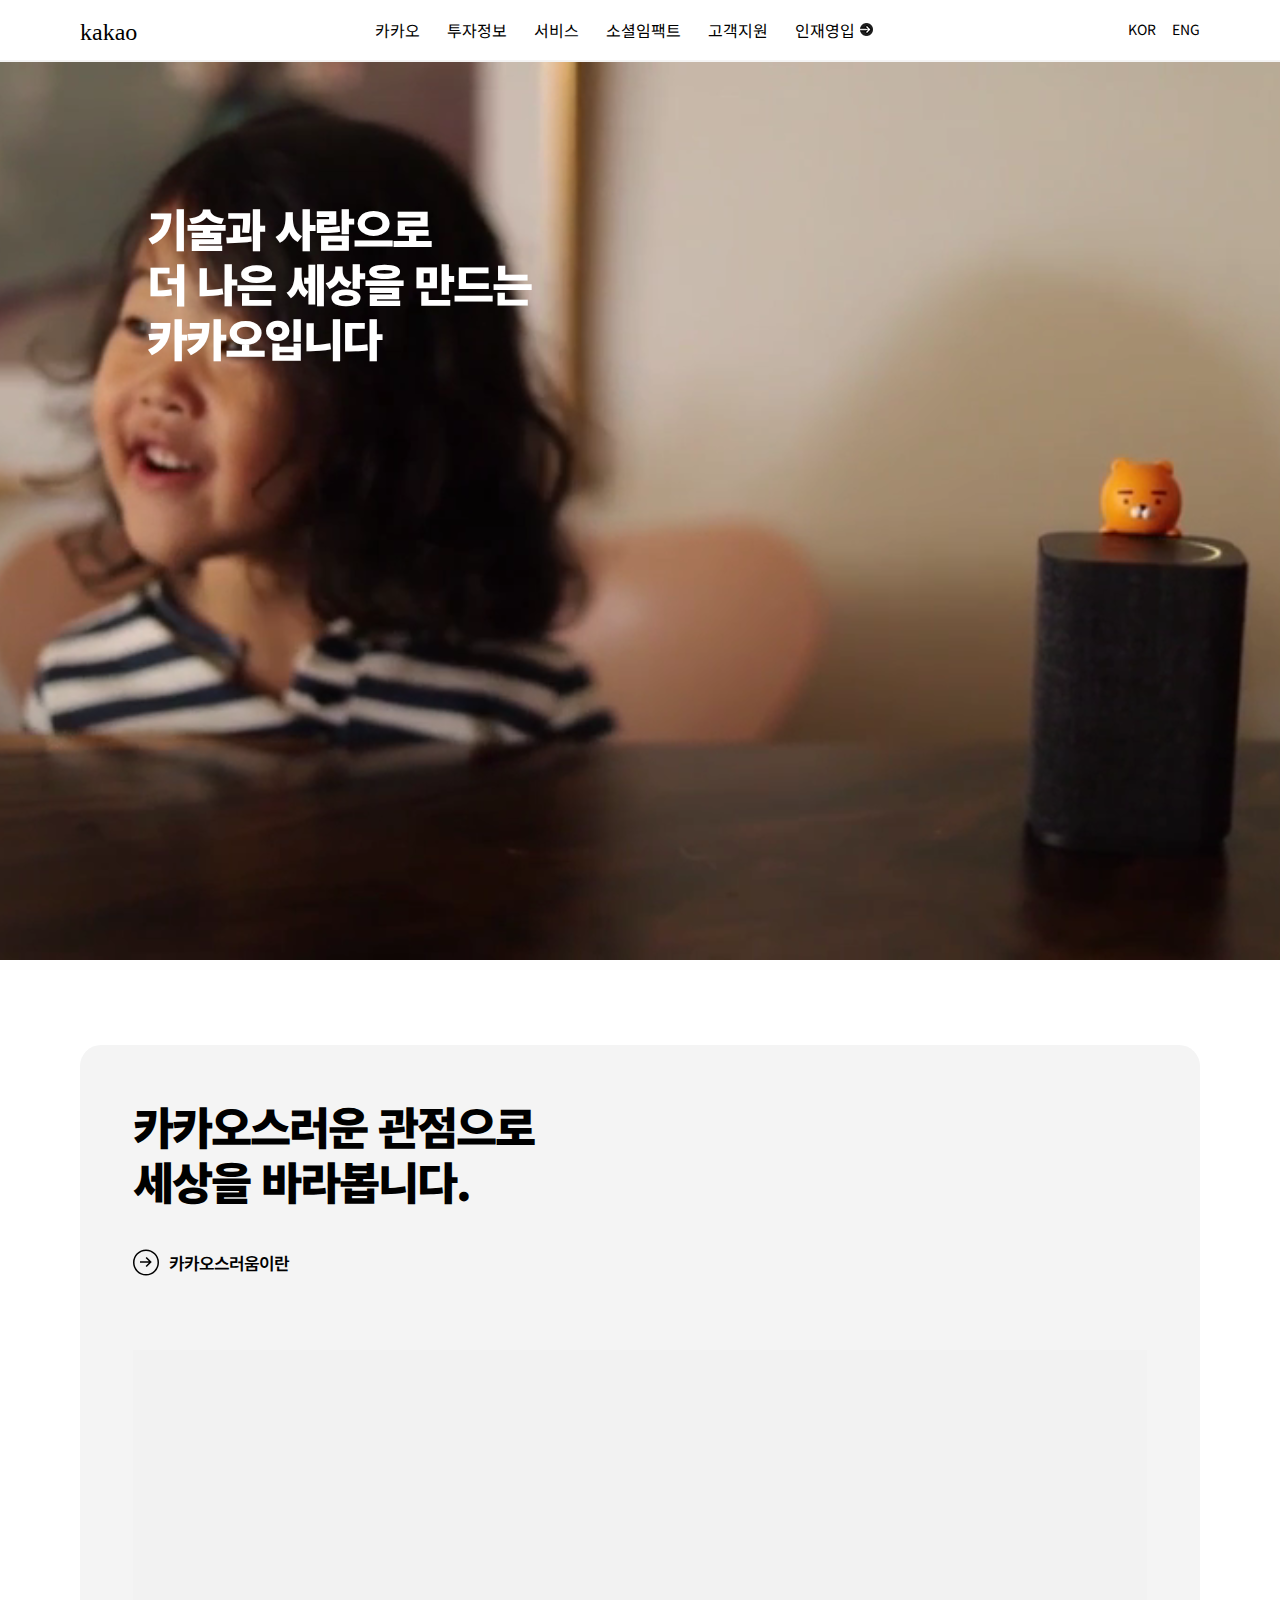
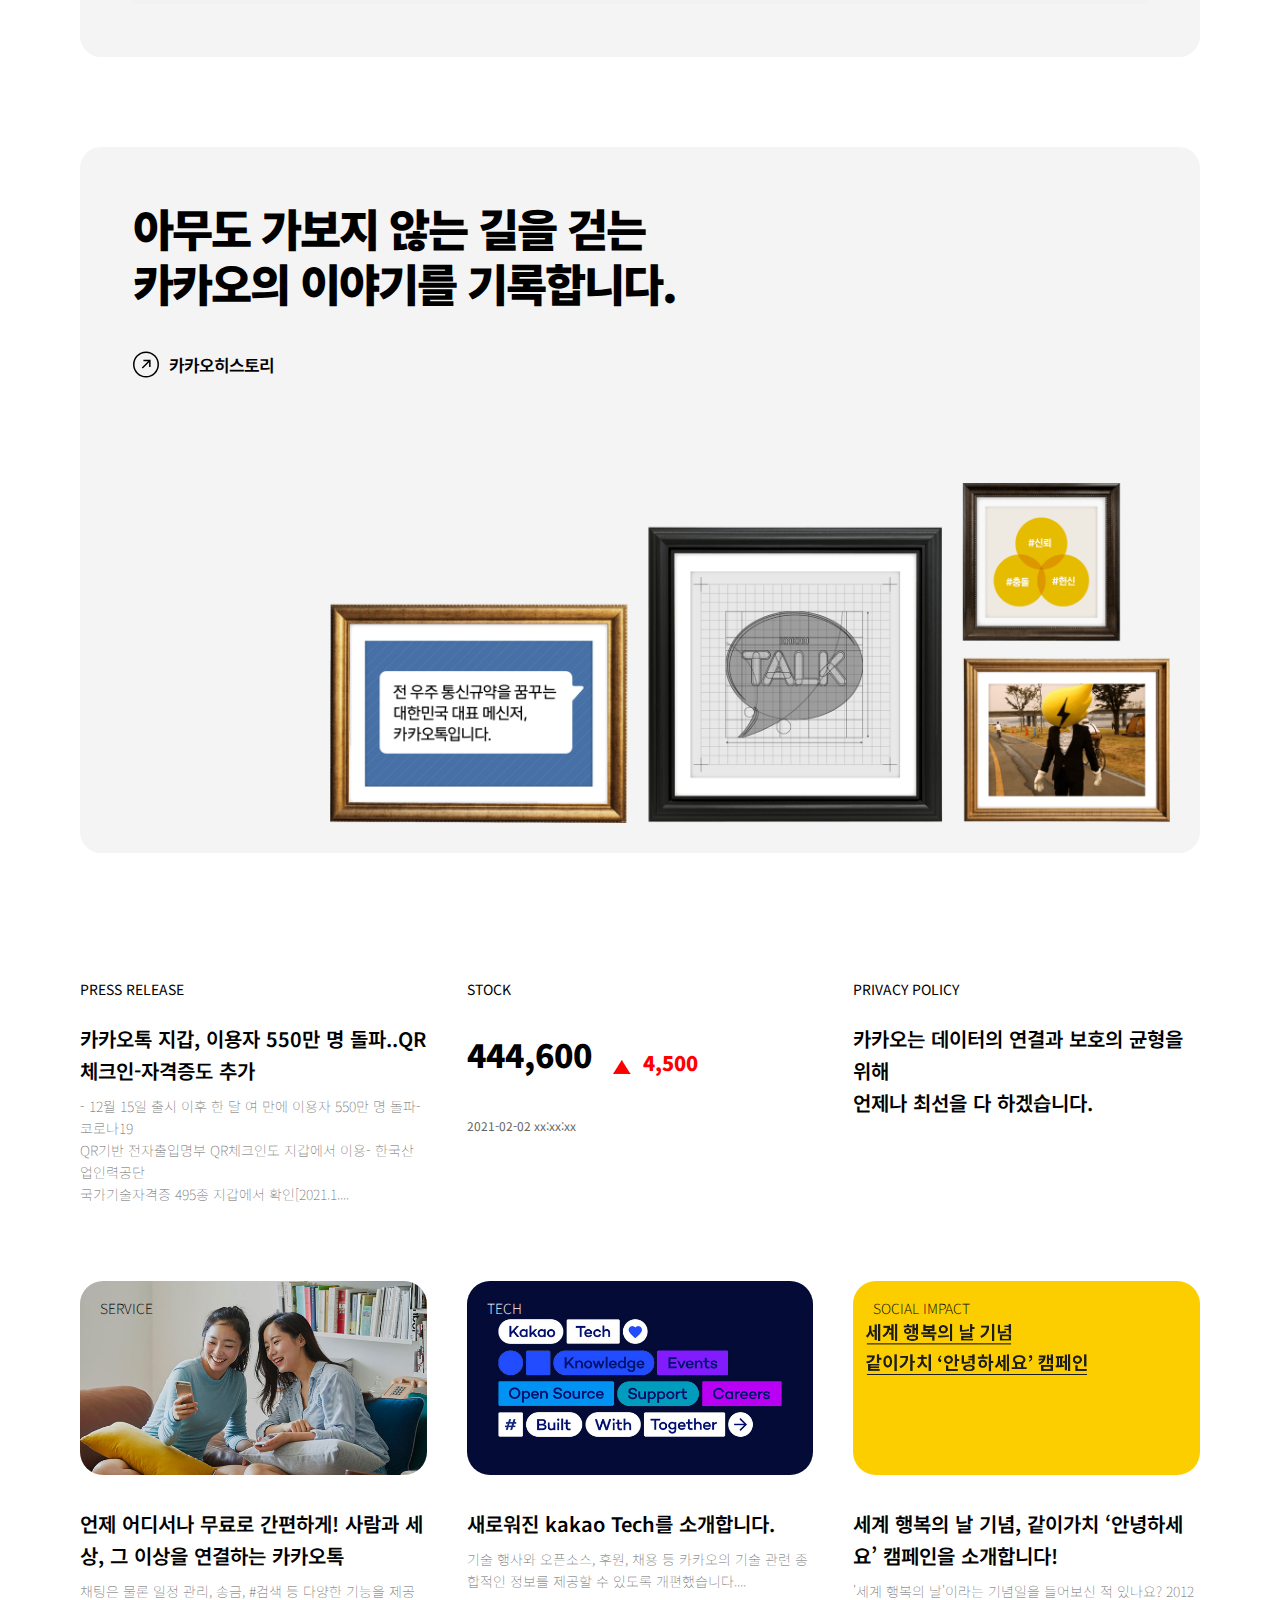
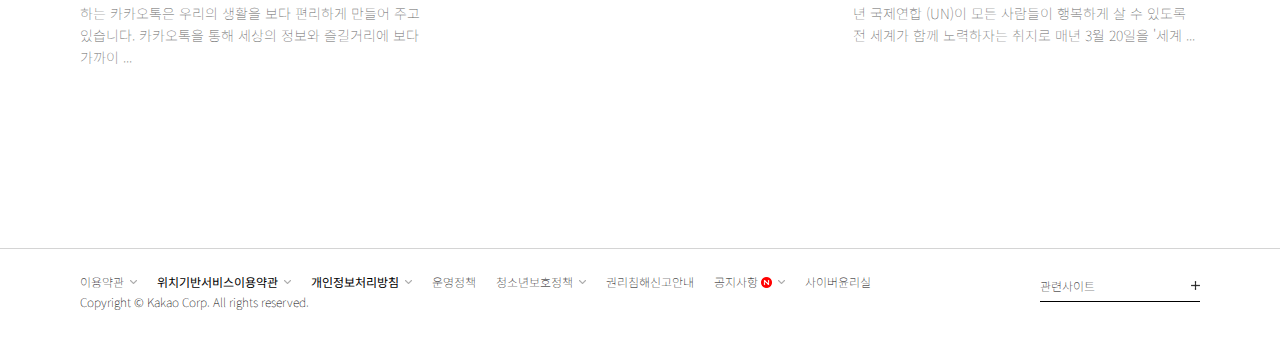
==== 스터디공부/카카오 클론 코딩/kakao.html @ 4a34f9eb "first commit" ====
<!DOCTYPE html>
<html lang="ko">

<head>
  <meta charset="UTF-8">
  <meta name="viewport" content="width=device-width, initial-scale=1.0">
  <meta http-equiv="X-UA-Compatible" content="ie=edge">
  <title>카카오</title>
  <link href="kakaoimg/favicon.ico" rel="shortcut icon" type="image/x-icon">
  <link rel="preconnect" href="https://fonts.gstatic.com">
  <link href="https://fonts.googleapis.com/css2?family=Noto+Sans+KR:wght@300&display=swap" rel="stylesheet">
  <link href="https://fonts.googleapis.com/css2?family=Noto+Sans+KR&display=swap" rel="stylesheet">
  <link rel="stylesheet" type="text/css" crossorigin="anonymous" href="http://meta-kage.kakaocdn.net/dn/osa/blog/assets/fonts/Kakao.css" />
  <link rel="stylesheet" href="kakao.css">
</head>

<body>
  <!-- 헤더 부분-->
  <header>
    <div class="head">
      <a href="#" class="logo">kakao</a>
      <nav>
        <ul class="menu">
          <li class="tMenu1"><a id="kakao" href="#">카카오</a>
            <section class="menu-kakao1">
              <div class="hover-kakao">
                <ul>
                  <li id="title"><a>카카오 소개</a></li>
                  <li><a>카카오 문화</a></li>
                  <li><a>걸어온 길</a></li>
                  <li><a>CI</a></li>
                  <li><a>윤리규정</a></li>
                  <li><a>인권경영</a></li>
                </ul>
                <ul>
                  <li id="title"><a>카카오AI</a></li>
                  <li><a>소개</a></li>
                  <li><a>알고리즘 윤리</a></li>
                </ul>
                <ul>
                  <li id="title"><a>자회사</a></li>
                </ul>
                <ul>
                  <li id="title"><a>비즈니스</a></li>
                  <li><a>광고 안내</a></li>
                  <li><a>제휴 안내</a></li>
                  <li><a>Kakao for Business</a></li>
                </ul>
                <ul>
                  <li id="title"><a>홍보채널</a></li>
                  <li><a>보도자료</a></li>
                  <li><a>브랜드 영상</a></li>
                  <li><a>미디어 행사</a></li>
                  <li><a>Kakao Travel Day</a></li>
                </ul>
                <ul id="last">
                  <li id="title"><a>오시는길</a></li>
                </ul>
              </div>
            </section>
          </li>
          <li class="tMenu2"><a id="kakao" href="#">투자정보</a>
            <section class="menu-kakao2">
              <div class="hover-information">
                <ul>
                  <li id="title"><a>경영정보</a></li>
                  <li><a>주주구성</a></li>
                  <li><a>이사회</a></li>
                  <li><a>정관</a></li>
                  <li><a>기업지배구조</a></li>
                </ul>
                <ul>
                  <li id="title"><a>공시정보</a></li>
                </ul>
                <ul>
                  <li id="title"><a>주가정보</a></li>
                </ul>
                <ul>
                  <li id="title"><a>재무정보</a></li>
                  <li><a>연결제무제표</a></li>
                  <li><a>별도제무제표</a></li>
                  <li><a>신용등급</a></li>
                </ul>
                <ul>
                  <li id="title"><a>IR 일정</a></li>
                  <li><a>IR 행사</a></li>
                  <li><a>주주총회</a></li>
                  <li><a>IR 미팅예약</a></li>
                </ul>
                <ul>
                  <li id="title"><a>IR 자료실</a></li>
                  <li><a>실적발표</a></li>
                  <li><a>정기보고서</a></li>
                  <li><a>IR FAQ</a></li>
                </ul>
                <ul>
                  <li id="title"><a>증권사커버리지</a></li>
                </ul>
                <ul id="last">
                  <li id="title"><a>공고</a></li>
                  <li><a>배당정보</a></li>
                  <li><a>공고사항</a></li>
                  <li><a>주주제안권</a></li>
                </ul>
              </div>
            </section>
          </li>
          <li class="tMenu3"><a id="kakao" href="#">서비스</a>
            <section class="menu-kakao3">
              <div class="hover-service">
                <ul>
                  <li id="title"><a>포털</a></li>
                  <li><a>Daum</a></li>
                  <li><a>Daum 뉴스</a></li>
                  <li><a>Daum 검색</a></li>
                </ul>
                <ul>
                  <li id="title"><a>커뮤니케이션</a></li>
                  <li><a>카카오톡</a></li>
                  <li><a>카카오스토리</a></li>
                  <li><a>Daum 메일</a></li>
                  <li><a>Daum 카페</a></li>
                  <li><a>아지트</a></li>
                  <li><a>티스토리</a></li>
                  <li><a>브런치</a></li>
                  <li><a>멜론 아지톡</a></li>
                  <li><a>카카오메일</a></li>
                </ul>
                <ul>
                  <li id="title"><a>콘텐츠</a></li>
                  <li><a>카카오페이지</a></li>
                  <li><a>카카오티비</a></li>
                  <li><a>카카오뮤직</a></li>
                  <li><a>카카오프렌즈</a></li>
                  <li><a>Daum 웹툰</a></li>
                  <li><a>1boon</a></li>
                  <li><a>멜론</a></li>
                  <li><a>멜론티켓</a></li>
                </ul>
                <ul>
                  <li id="title"><a>커머스</a></li>
                  <li><a>카카오톡 선물하기</a></li>
                  <li><a>카카오 스타일</a></li>
                  <li><a>카카오톡 쇼핑하기</a></li>
                  <li><a>쇼핑하우</a></li>
                </ul>
                <ul>
                  <li id="title"><a>게임</a></li>
                  <li><a>카카오게임즈</a></li>
                </ul>
                <ul>
                  <li id="title"><a>핀테크</a></li>
                  <li><a>카카오페이</a></li>
                </ul>
                <ul>
                  <li id="title"><a>모빌리티&라이프</a></li>
                  <li><a>카카오 T</a></li>
                  <li><a>카카오 T 대리</a></li>
                  <li><a>카카오내비</a></li>
                  <li><a>카카오맵</a></li>
                  <li><a>카카오버스</a></li>
                  <li><a>카카오지하철</a></li>
                  <li><a>카카오헤어샵</a></li>
                </ul>
                <ul id="last">
                  <li id="title"><a>소셜임팩트</a></li>
                  <li><a>카카오같이가치</a></li>
                </ul>
              </div>
            </section>
          </li>
          <li class="tMenu4"><a id="kakao" href="#">소셜임팩트</a>
            <section class="menu-kakao4">
              <div class="hover-social">
                <ul>
                  <li id="title"><a>소셜임팩트 서비스</a></li>
                  <li><a>카카오같이가치</a></li>
                  <li><a>카카오메이커스</a></li>
                </ul>
                <ul>
                  <li id="title"><a>Next</a></li>
                  <li><a>Connect</a></li>
                  <li><a>Kakao Crew</a></li>
                </ul>
                <ul>
                  <li id="title"><a>상생</a></li>
                  <li><a>상생센터</a></li>
                  <li><a>상생서포터즈</a></li>
                  <li><a>Kakao 클래스</a></li>
                </ul>
                <ul>
                  <li id="title"><a>제주지역협력</a></li>
                  <li><a>교육 산학</a></li>
                  <li><a>지역 상생</a></li>
                  <li><a>문화 교류</a></li>
                  <li><a>제주창조경제혁신센터</a></li>
                </ul>
                <ul id="last">
                  <li id="title"><a>Parteners with Kakao</a></li>
                </ul>
              </div>
            </section>
          </li>
          <li><a id="kakao" href="#">고객지원</a></li>
          <li div="recruit"><a id="kakao" href="#">인재영입<span class="icon"></span></a></li>
        </ul>
      </nav>
      <div class="lang">
        <ul>
          <li><a href="#">KOR</a></li>
          <li><a href="#">ENG</a></li>
        </ul>
      </div>
    </div>
  </header>
  <!--컨텐츠 부분-->
  <content>
    <div class="mainvideo">
      <video muted autoplay loop>
        <source src="kakaoimg/kakaovid1.mp4" type="video/mp4">
      </video>
      <p>기술과 사람으로<br>
        더 나은 세상을 만드는<br>
        카카오입니다</p>
    </div>
    <div class="cardbody">
      <div class="cardone">
        <p>카카오스러운 관점으로<br>
          세상을 바라봅니다.</p>
        <a href="#" id="kaka">
          <img src="kakaoimg/right.svg" alt="오른쪽 화살표">
          <p>카카오스러움이란</p>
        </a>
        <video muted autoplay loop src="kakaoimg/card1.mp4" type="video/mp4"></video>
      </div>
      <div class="cardtwo">
        <p>아무도 가보지 않는 길을 걷는<br>
          카카오의 이야기를 기록합니다.</p>
        <a href="#" id="kaka2">
          <img src="kakaoimg/upright.svg" alt="오른쪽 화살표">
          <p>카카오히스토리</p>
        </a>
        <img id="twoimg" src="kakaoimg/card2.png" alt="책사진">
      </div>
    </div>
    <div class="article">
      <div class="press">
        <div class="art1">
          <p>PRESS RELEASE</p>
        </div>
        <a href="#" id="title">카카오톡 지갑, 이용자 550만 명 돌파..QR체크인-자격증도 추가</a>
        <a href="#" id="content">- 12월 15일 출시 이후 한 달 여 만에 이용자 550만 명 돌파- 코로나19<br>
          QR기반 전자출입명부 QR체크인도 지갑에서 이용- 한국산업인력공단<br>
          국가기술자격증 495종 지갑에서 확인[2021.1....</a>
      </div>
      <div class="stock">
        <div class="art2">
          <p>STOCK</p>
        </div>
        <div class="content">
          <divf class="stockNum">
            <p>444,600</p>
            <div class="stockimg">
            </div>
            <p id="num">4,500</p>
        </div>
        <p id="date">2021-02-02 xx:xx:xx</p>
      </div>
      <div class="policy">
        <div class="art3">
          <p>PRIVACY POLICY</p>
        </div>
        <a id="policy" href="#">카카오는 데이터의 연결과 보호의 균형을 위해<br>
          언제나 최선을 다 하겠습니다.</a>
      </div>
    </div>
    <div class="card">
      <div class="service">
        <a href="#">
          <img src="kakaoimg/service.jpg" alt="">
          <p>SERVICE</p>
          <h3>언제 어디서나 무료로 간편하게! 사람과 세상, 그 이상을 연결하는 카카오톡</h3>
          <h4>채팅은 물론 일정 관리, 송금, #검색 등 다양한 기능을 제공하는 카카오톡은
            우리의 생활을 보다 편리하게 만들어 주고 있습니다. 카카오톡을 통해
            세상의 정보와 즐길거리에 보다 가까이 ...</h4>
        </a>
      </div>
      <div class="tech">
        <a href="#">
          <img src="kakaoimg/tech.jpg" alt="">
          <p>TECH</p>
          <h3>새로워진 kakao Tech를 소개합니다.</h3>
          <h4>기술 행사와 오픈소스, 후원, 채용 등 카카오의 기술 관련 종합적인 정보를
            제공할 수 있도록 개편했습니다....</h4>
        </a>
      </div>
      <div class="socialimpact">
        <a href="#">
          <img src="kakaoimg/socialimpact.png" alt="">
          <p>SOCIAL IMPACT</p>
          <h3>세계 행복의 날 기념, 같이가치 ‘안녕하세요’ 캠페인을 소개합니다!</h3>
          <h4>'세계 행복의 날'이라는 기념일을 들어보신 적 있나요? 2012년 국제연합
            (UN)이 모든 사람들이 행복하게 살 수 있도록 전 세계가 함께 노력하자는
            취지로 매년 3월 20일을 '세계 ...</h4>
        </a>
      </div>
    </div>
    <!--<div class="up">
      <span><a href="#" class="nav"></a><span>
    </div>-->
  </content>
  <!--푸터 부분-->
  <footer>
    <div class="copyright">
      <div class="rightlist">
        <ul>
          <li><a href="javascript:void(0);" onclick="mOver(1)" class="fsz" id="hoverE">이용약관<span class="link"></span></a>
            <div class="use1">
              <ul>
                <li><a>카카오계정 서비스<span id="up"></span></a></li>
                <li><a>카카오 서비스<span id="up"></span></a></li>
                <li><a>Daum 서비스<span id="up"></span></a></li>
                <li><a>Melon 서비스<span id="up"></span></a></li>
              </ul>
            </div>
          </li>
          <li><strong><a class="fsz" id="hoverE"  href="javascript:void(0);" onclick="mOver(2)">위치기반서비스이용약관<span class="link"></span></a></strong>
            <div class="use2">
              <ul>
                <li><a>카카오 서비스<span id="up"></span></a></li>
                <li><a>Daum 서비스<span id="up"></span></a></li>
                <li><a>Melon 서비스<span id="up"></span></a></li>
              </ul>
            </div>
          </li>
          <li><strong><a class="fsz" id="hoverE" href="javascript:void(0);" onclick="mOver(3)">개인정보처리방침<span class="link"></span></a></strong>
            <div class="use3">
              <ul>
                <li><a>기업사이트</a></li>
                <li><a>카카오 서비스<span id="up"></span></a></li>
                <li><a>Daum 서비스<span id="up"></span></a></li>
                <li><a>Melon 서비스<span id="up"></span></a></li>
              </ul>
            </div>
          </li>
          <li><a class="fsz" href="#">운영정책</a></li>
          <li><a class="fsz" id="hoverE"  href="javascript:void(0);" onclick="mOver(4)">청소년보호정책<span class="link"></span></a>
            <div class="use4">
              <ul>
                <li><a>카카오 서비스<span id="up"></span></a></li>
                <li><a>Daum 서비스<span id="up"></span></a></li>
                <li><a>Melon 서비스<span id="up"></span></a></li>
              </ul>
            </div>
          </li>
          <li><a  class="fsz" href="#">권리침해신고안내</a></li>
          <li><a class="fsz" id="hoverE"  href="javascript:void(0);" onclick="mOver(5)">공지사항<span class="new"></span><span class="link"></span></a>
            <div class="use5">
              <ul>
                <li><a>기업사이트</a></li>
                <li><a>카카오 서비스<span id="up"></span></a></li>
                <li><a>Daum 서비스<span id="up"></span></a></li>
                <li><a>Melon 서비스<span id="up"></span></a></li>
              </ul>
            </div>
          </li>
          </li>
          <li><a class="fsz" href="#">사이버윤리실</a></li>
        </ul>
        <p>Copyright © Kakao Corp. All rights reserved.</p>
      </div>
      <div class="rSite"><a class="rsit" href="javascript:void(0);" onclick="mOver(6)">관련사이트<span class="icon"></span></a>
        <div class="use6">
          <ul>
            <li><a>카카오 AI</a></li>
            <li><a>카카오 프라이버시</a></li>
            <li><a>카카오디벨로퍼스</a></li>
            <li><a>다음 포털 사이트</a></li>
            <li><a>동반성장 사이트</a></li>
            <li><a>제주 with kakao</a></li>
          </ul>
        </div></div>
    </div>
  </footer>
  <script src="kakao.js"></script>
</body>

</html>
---- 스터디공부/카카오 클론 코딩/kakao.css ----
/*css 초기화 코드*/
* {
  font-family: 'Noto Sans KR', 'Malgun Gothic', '맑은 고딕', 'Apple SD Gothic Neo', '돋움', dotum, sans-serif;
}

html, body, div, span, applet, object, iframe,
h1, h2, h3, h4, h5, h6, p, blockquote, pre,
a, abbr, acronym, address, big, cite, code,
del, dfn, em, img, ins, kbd, q, s, samp,
small, strike, strong, sub, sup, tt, var,
b, u, i, center,
dl, dt, dd, ol, ul, li,
fieldset, form, label, legend,
table, caption, tbody, tfoot, thead, tr, th, td,
article, aside, canvas, details, embed,
figure, figcaption, footer, header, hgroup,
menu, nav, output, ruby, section, summary,
time, mark, audio, video {
  margin: 0;
  padding: 0;
  border: 0;
  font-size: 100%;
  vertical-align: baseline;
}

/* HTML5 display-role reset for older browsers */
article, aside, details, figcaption, figure,
footer, header, hgroup, menu, nav, section {
  display: block;
}

body {
  line-height: 1;
}

ol, ul {
  list-style: none;
}

blockquote, q {
  quotes: none;
}

blockquote:before, blockquote:after,
q:before, q:after {
  content: '';
  content: none;
}

table {
  border-collapse: collapse;
  border-spacing: 0;
}

/*헤더 부분*/
body {
  padding-top: 60px;
}

header {
  top: 0;
  left: 0;
  position: fixed;
  background-color: #fff;
  width: 100%;
  z-index: 100;

}

a {
  color: #000;
  text-decoration: none;
  outline: none
}

a:hover, a:active {
  text-decoration: none;
  color: #000;
  background-color: #fff;
}

.head {
  width: auto;
  height: 60px;
  display: flex;
  justify-content: space-between;
  padding: 0px 80px;
    border-bottom: 2px solid #f4f4f4;
}

.menu {
  display: flex;
}

.menu span {
  background-image: url('kakaoimg/icon.png');
  overflow: hidden;
  width: 14px;
  height: 14px;
  background-position: -155px 0px;
  display: inline-block;
  margin-left: 5px;
}

.menu .recuit {
  padding: 0 32px 0 13px;
}

.logo {
  font-size: 24px;
  margin: 20px 0px 0px;
  font-family: "kakao";
}

.head nav .menu li #kakao{
  display: block;
  font-size: 16px;
  padding: 0px 14px 0px 13px;
  height: 62px;
  line-height: 60px;
}

.lang {
  margin: 22px 0 0;
}

.lang ul {
  display: -webkit-flex;
  display: -ms-flex;
  display: flex;
  font-size: 14px;
}

.lang a {
  display: block;
  margin: 0 0 0 16px;
}

nav {
  text-align: center;
}
#kakao:hover{
  border-bottom: 1px solid #000;
}
.tMenu1:hover  .menu-kakao1,.tMenu4:hover  .menu-kakao4,.tMenu3:hover  .menu-kakao3,.tMenu2:hover  .menu-kakao2{
display: block;
}
/*헤더 - 호버부분*/
.menu-kakao1, .menu-kakao2,.menu-kakao3,.menu-kakao4{
  display:none;
}
.menu-kakao1,.menu-kakao2,.menu-kakao3,.menu-kakao4{
  position: absolute;
  z-index: 10000;
  top:62px;
  left: 0;
  width: 100%;
  background-color: #fff;
}
.hover-kakao, .hover-information, .hover-service, .hover-social{
  display: -webkit-flex;
  display: -ms-flex;
  display: flex;
  padding: 0 180px;
  justify-content: space-between;
  border-bottom: 2px solid #f4f4f4

}
.hover-kakao ul{
  width: 16%;
  padding: 57px 0 60px;
  border-left: 2px solid #f4f4f4;
}
.hover-kakao li, .hover-information li, .hover-service li, .hover-social li{
  padding: 6px 13px;
  text-align: center;
  font-weight: 100;
  font-size: 13px;
}
ul #title{
  padding-bottom: 18px;
  font-size: 14px;
  font-weight: 500;
}
#last {
  border-right:3px solid #f4f4f4 ;
}
.hover-information ul, .hover-service ul{
  width: 12.5%;
  padding: 57px 0 60px;
  border-left: 2px solid #f4f4f4;
}
/*컨텐츠-비디오 부분*/
.mainvideo {
  position: relative;
  width: 100%;
  height: 100vh;
}
.hover-social ul{
  width: 19%;
  padding: 57px 0 60px;
  border-left: 2px solid #f4f4f4;
}

.mainvideo video {
  position: absolute;
  width: 100%;
  height: 100vh;
  object-fit: cover;
}

.mainvideo p {
  display: inline-block;
  top: 140px;
  left: 147px;
  position: relative;
  font-size: 44.8px;
  color: #fff;
  font-weight: 1000;
  letter-spacing: -2px;
  line-height: 55px;
}

/*컨텐츠-카드 부분*/
.cardbody {
  padding: 85px 80px;
}

.cardbody .cardone, .cardbody .cardtwo {
  background-color: #f4f4f4;
  padding: 53px 53px;
  border-radius: 21px;
}

.cardbody .cardone {
  margin-bottom: 90px;
}

.cardbody .cardone p, .cardbody .cardtwo p {
  font-size: 44.8px;
  font-weight: 1000;
  letter-spacing: -2px;
  line-height: 55px;
}

#kaka, #kaka2 {
  margin: 26.6px 0 60px 0;
  display: -webkit-inline-flex;
  display: -ms-inline-flex;
  display: inline-flex;
}

#kaka:hover, #kaka2:hover {
  background-color: #f4f4f4;
  text-decoration: underline;
}

#kaka p, #kaka2 p {
  line-height: 30px;
  font-size: 17px;
  display: inline-block;
  padding-left: 10px;
  font-weight: 600;
  letter-spacing: -1px;
  line-height: 55px;
}

.cardone video {
  width: 100%;
}

.cardtwo {
  position: relative;
  height: 600px;
}

.cardtwo #twoimg {
  bottom: 30px;
  right: 30px;
  position: absolute;
  width: 75%;
}

/*컨텐츠-아티클 부분*/
.article {
  letter-spacing: 0px;
  line-height: 32px;
  box-sizing: border-box;
  display: -webkit-inline-flex;
  display: -ms-inline-flex;
  display: inline-flex;
  justify-content: space-between;
  padding: 35px 60px 0;
  width: 100%;
}

.press, .stock, .policy {
  margin: 0 20px;
  width: 33.3%;
}

.article a {
  display: block;
}

.stockimg {
  background-image: url('kakaoimg/icon.png');
  overflow: hidden;
  width: 18px;
  height: 14px;
  background-position: -40px -20px;
  margin: 22px 10px 0 21px;
  display: inline-block;
}

.art1, .art2, .art3 {
  font-size: 14px;
}

.press #title, #policy, .card h3 {
  font-size: 20px;
  color: #000;
  padding-top: 18px;
  font-weight: 600;
}

#title:hover, #policy:hover, .card h3:hover, .hover-kakao li a:hover, .hover-service li a:hover, .hover-social li a:hover,.hover-information li a:hover{
  text-decoration: underline;
  cursor: pointer;
}

.press #content, .card h4 {
  padding: 8px 0 0;
  font-size: 14px;
  color: #666;
  line-height: 22px;
  font-weight: 100;
}

.stockNum {
  display: -webkit-inline-flex;
  display: -ms-inline-flex;
  display: inline-flex;
  font-size: 32px;
  font-weight: 1000;
}

.stock .content {
  padding-top: 33px;
}

#num {
  margin-left: 2px;
  font-size: 20px;
  color: #ff0000;
  line-height: 50px;
}

#date {
  padding-top: 22px;
  font-size: 12px;
  display: block;
  color: #666;
}

/*컨텐츠-카드2 부분*/
.card {
  display: -webkit-flex;
  display: -ms-flex;
  display: flex;
  width: 100%;
  box-sizing: border-box;
  padding: 76px 60px 0;
}

.card img {
  margin: 0 0 14px;
  border-radius: 23px;
  width: 100%;
}

.service, .tech, .socialimpact {
  width: 33.3%;
  padding: 0 20px;
  position: relative;
}

.card h3 {
  letter-spacing: 0px;
  line-height: 32px;
}

.card p {
  position: absolute;
  top: 20px;
  left: 40px;
  font-size: 14px;
  font-weight: 200;
}

.tech p {
  color: #fff;
}

.card {
  padding-bottom: 180px;
}

/*푸터*/
.copyright {
  padding: 22px 80px 0;
  height: 100px;
  border-top: 1px solid rgb(212, 212, 212);
  display: -webkit-flex;
  display: -ms-flex;
  display: flex;
  justify-content: space-between;
  font-weight: 100;
  font-family: 'Noto Sans KR', sans-serif;
  line-height: 18px;
  -webkit-box-sizing: border-box;
  box-sizing: border-box;
}

.rightlist ul {
  display: -webkit-flex;
  display: -ms-flex;
  display: flex;
}

.rightlist .fsz{
  margin-right: 20px;
  font-size: 12px;
}

.rightlist .fsz {
  height: 24px;
}

.rightlist .link {
  background-image: url('kakaoimg/icon.png');
  overflow: hidden;
  width: 7px;
  height: 4px;
  background-position: -275px -25px;
  display: inline-block;
  margin: 9px 0 0 6px;
  vertical-align: top;
}

.rightlist a:hover {
  font-weight: 700;
}

#hoverE:hover .link{
  background-position: -285px -25px;
}

.rightlist .new {
  background-image: url('kakaoimg/icon.png');
  overflow: hidden;
  width: 11px;
  height: 11px;
  background-position: -100px -50px;
  display: inline-block;
  margin: 6px 0 0 3px;
  vertical-align: top;
}

.rightlist p {
  padding-top: 2px;
  font-size: 12px;
}

.rSite {
  font-size: 12px;
}

.rSite .rsit {
  display: inline-block;
  line-height: 30px;
  width: 160px;
  height: 30px;
  border-bottom: 1px solid #000;
}
.rSite span{
  background-image: url('kakaoimg/icon.png');
  overflow: hidden;
  width: 9px;
  height: 9px;
  background-position: -143px -65px;
  display: inline-block;
  margin-top: 10px;
  vertical-align: top;
  float: right;
}
.use1, .use2, .use3, .use4, .use5, .use6{
  position: absolute;
  padding: 11px 0;
  border: 2px solid #e9e9e9;
  bottom: 80px;
}
.use1{
  left:80px;
}
.use2{
  left:155px;
}
.use3{
  left:310px;
}
.use4{
  left:500px;
}
.use5{
  left:715px;
}
.use6{
  width: 160px;
  right: 80px;
}
.use1 ul, .use2 ul, .use3 ul, .use4 ul, .use5 ul, .use6 ul{
  display: -webkit-flex;
  display: -ms-flex;
  display: flex;
  flex-direction: column;
  background-color: #fff;
}
.use1 a, .use2 a, .use3 a, .use4 a, .use5 a, .use6 a{
  padding:0 14px;
  font-size: 12px;
  color: #666;
  line-height: 20px;
  height: 30px;
  display: block;
}
.use1 a:hover, .use2 a:hover, .use3 a:hover, .use4 a:hover, .use5 a:hover, .use6 a:hover{
  text-decoration: underline;
}
footer{
  position: relative;
}
#up {
 background-image: url('kakaoimg/icon.png');
 overflow: hidden;
 width: 14px;
 height: 14px;
 background-position: -155px 0px;
 display: inline-block;
 margin: 7px 0 0 6px;
}
.use1, .use2, .use3, .use4, .use5, .use6{
  display:none;
}
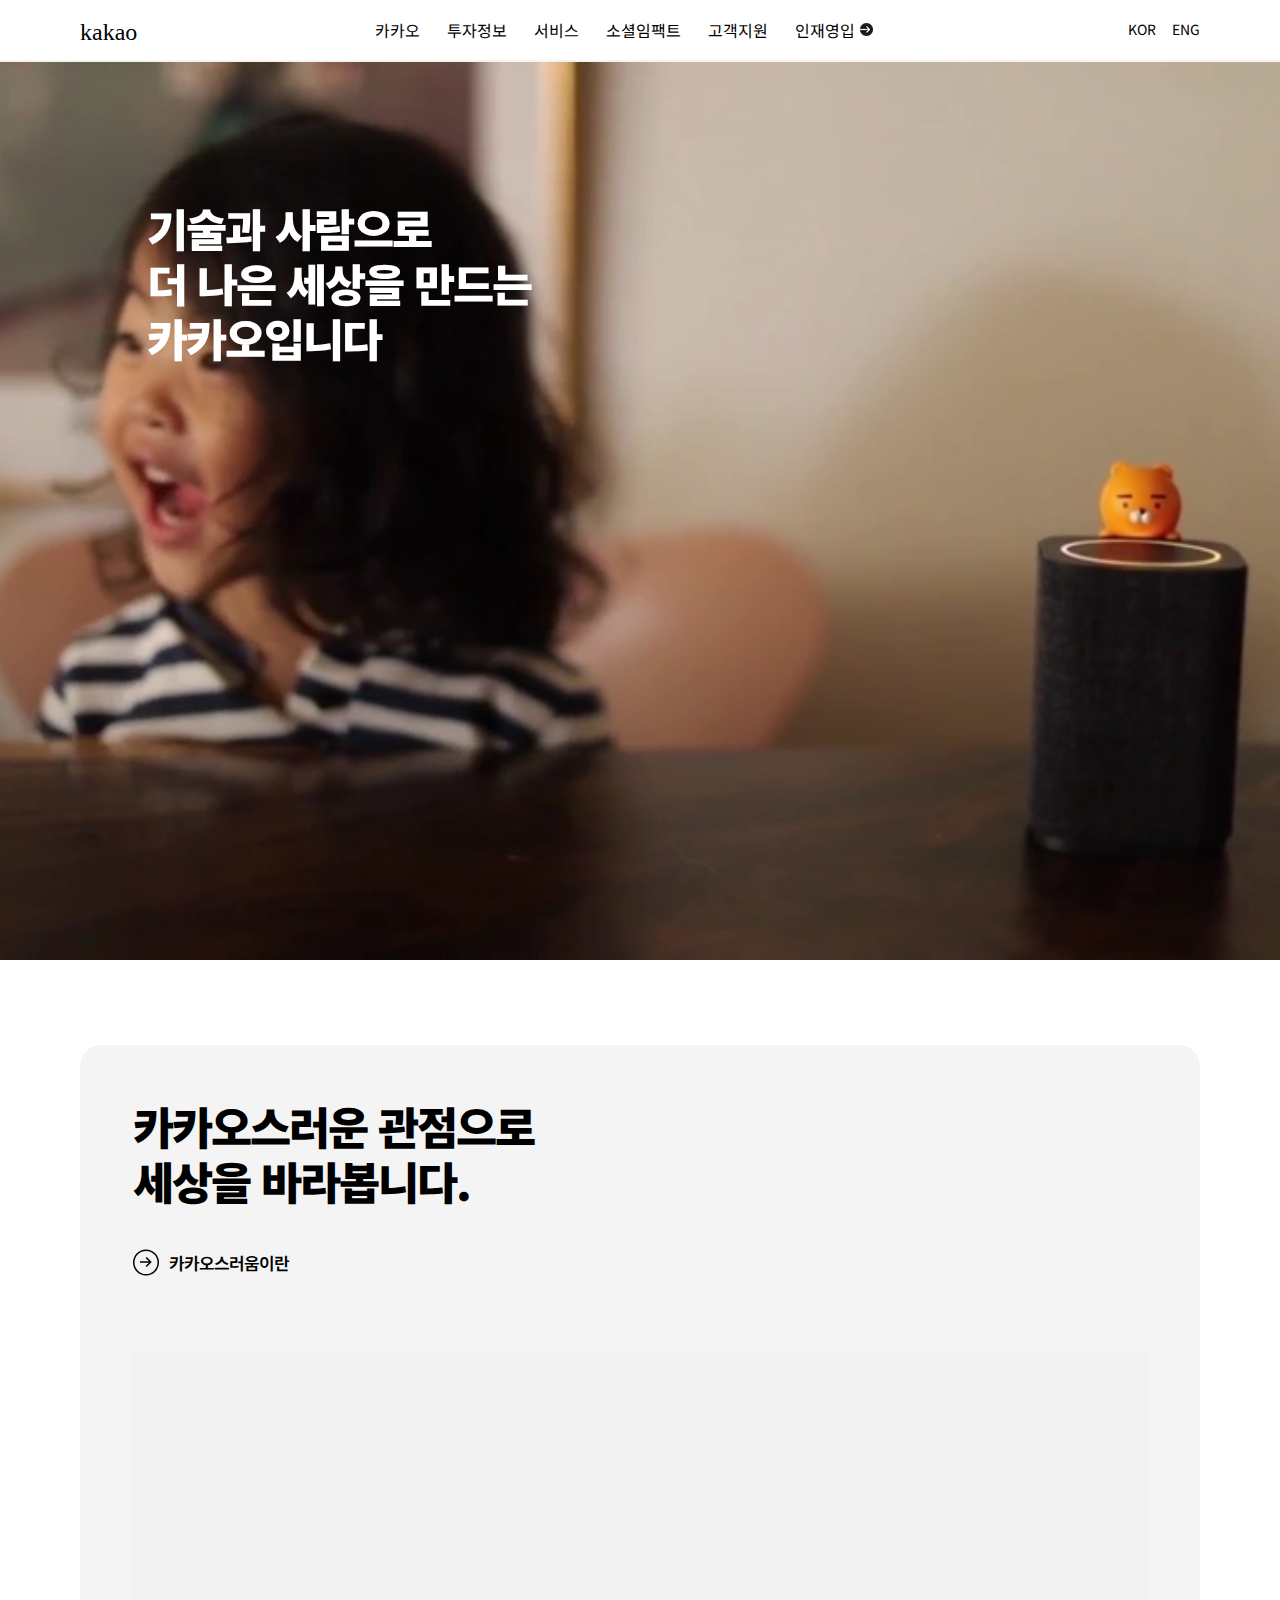
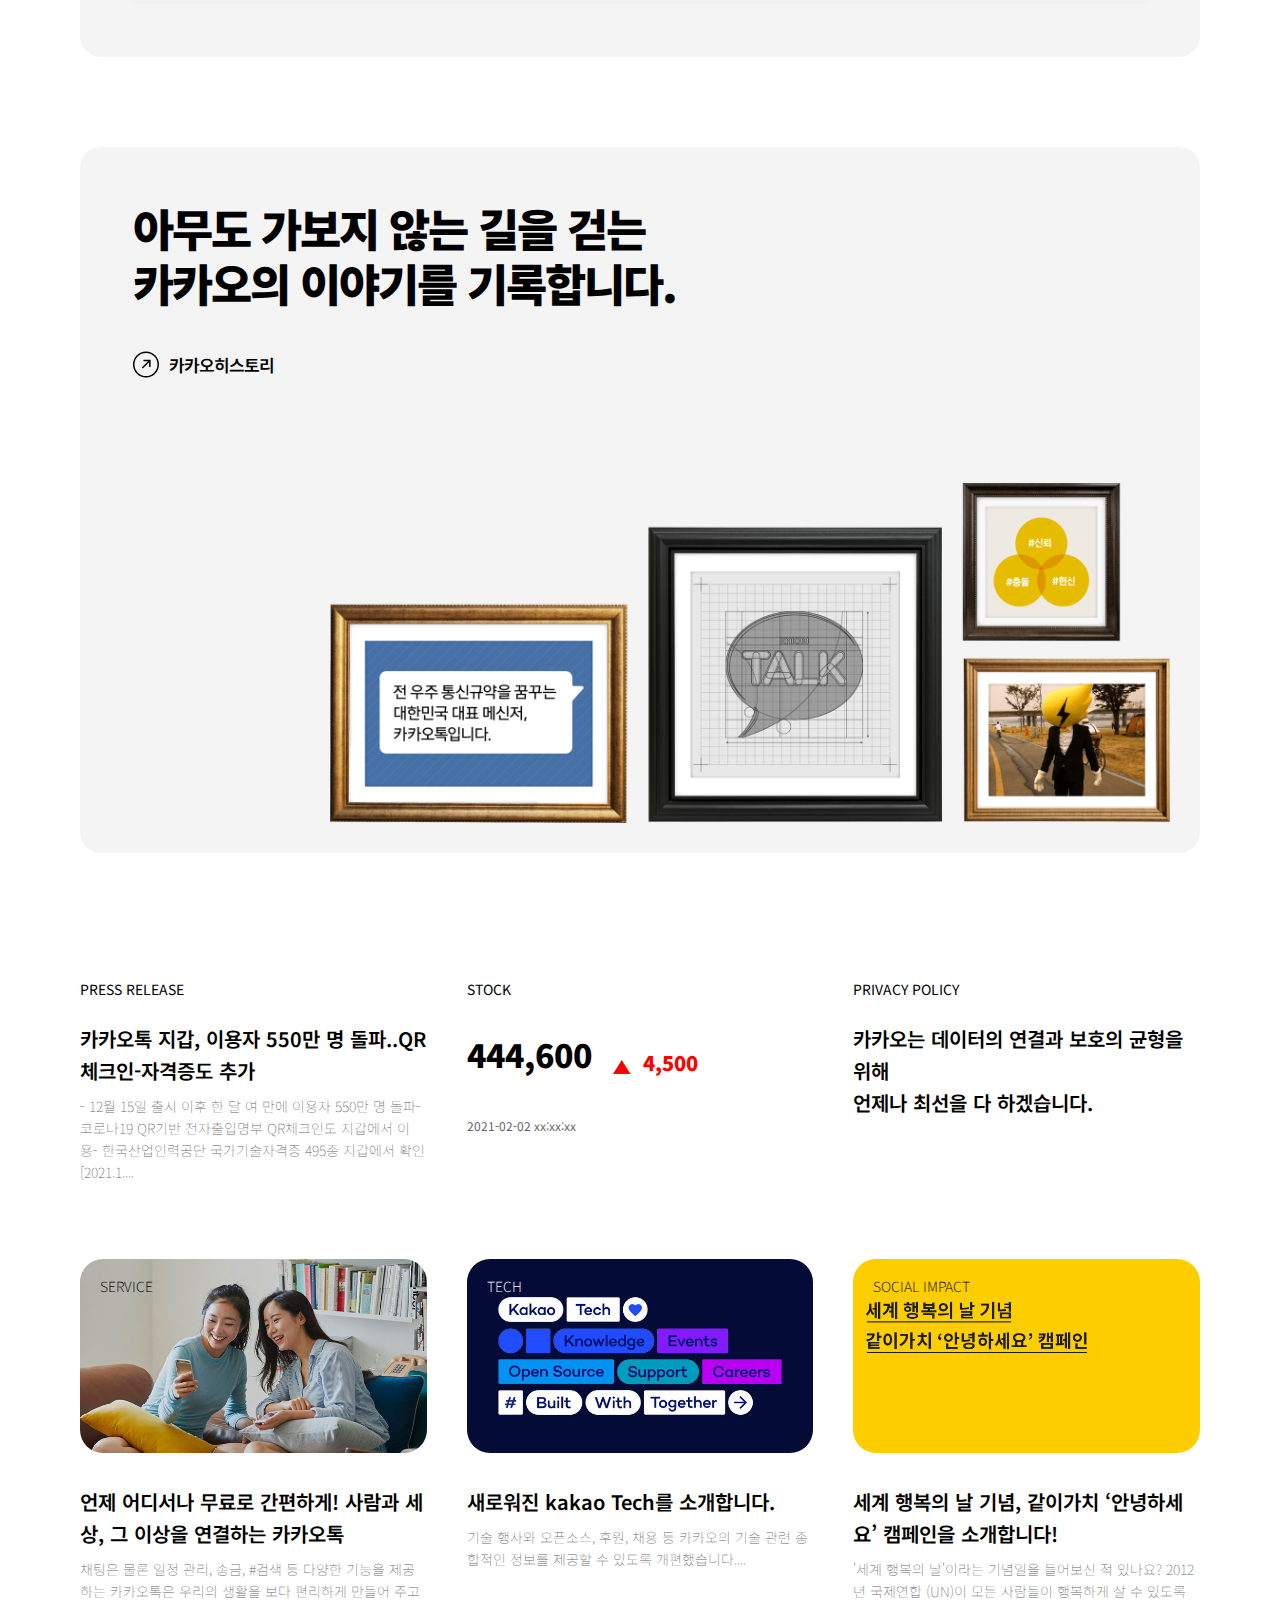
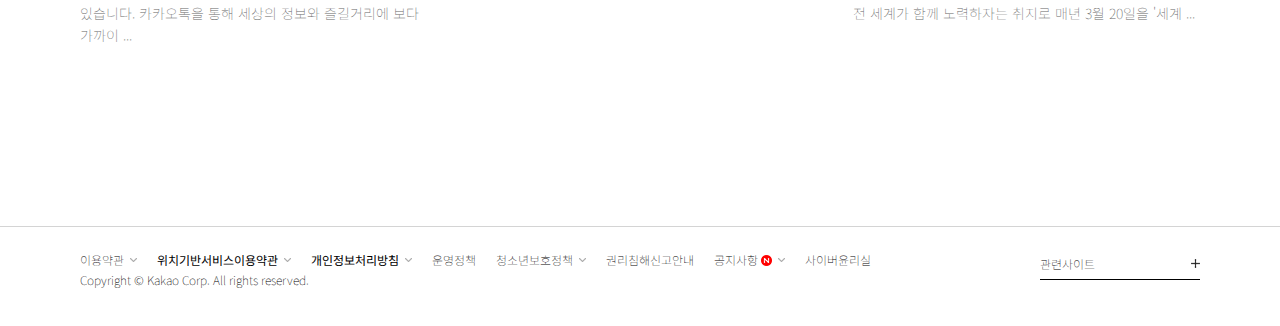
==== commit 710e320c: "second commit" ====
--- a/스터디공부/카카오 클론 코딩/kakao.html
+++ b/스터디공부/카카오 클론 코딩/kakao.html
@@ -249,8 +249,8 @@
           <p>PRESS RELEASE</p>
         </div>
         <a href="#" id="title">카카오톡 지갑, 이용자 550만 명 돌파..QR체크인-자격증도 추가</a>
-        <a href="#" id="content">- 12월 15일 출시 이후 한 달 여 만에 이용자 550만 명 돌파- 코로나19<br>
-          QR기반 전자출입명부 QR체크인도 지갑에서 이용- 한국산업인력공단<br>
+        <a href="#" id="content">- 12월 15일 출시 이후 한 달 여 만에 이용자 550만 명 돌파- 코로나19
+          QR기반 전자출입명부 QR체크인도 지갑에서 이용- 한국산업인력공단
           국가기술자격증 495종 지갑에서 확인[2021.1....</a>
       </div>
       <div class="stock">
--- a/스터디공부/카카오 클론 코딩/kakao.css
+++ b/스터디공부/카카오 클론 코딩/kakao.css
@@ -116,7 +116,7 @@
   display: block;
   font-size: 16px;
   padding: 0px 14px 0px 13px;
-  height: 62px;
+  height: 61px;
   line-height: 60px;
 }
 
